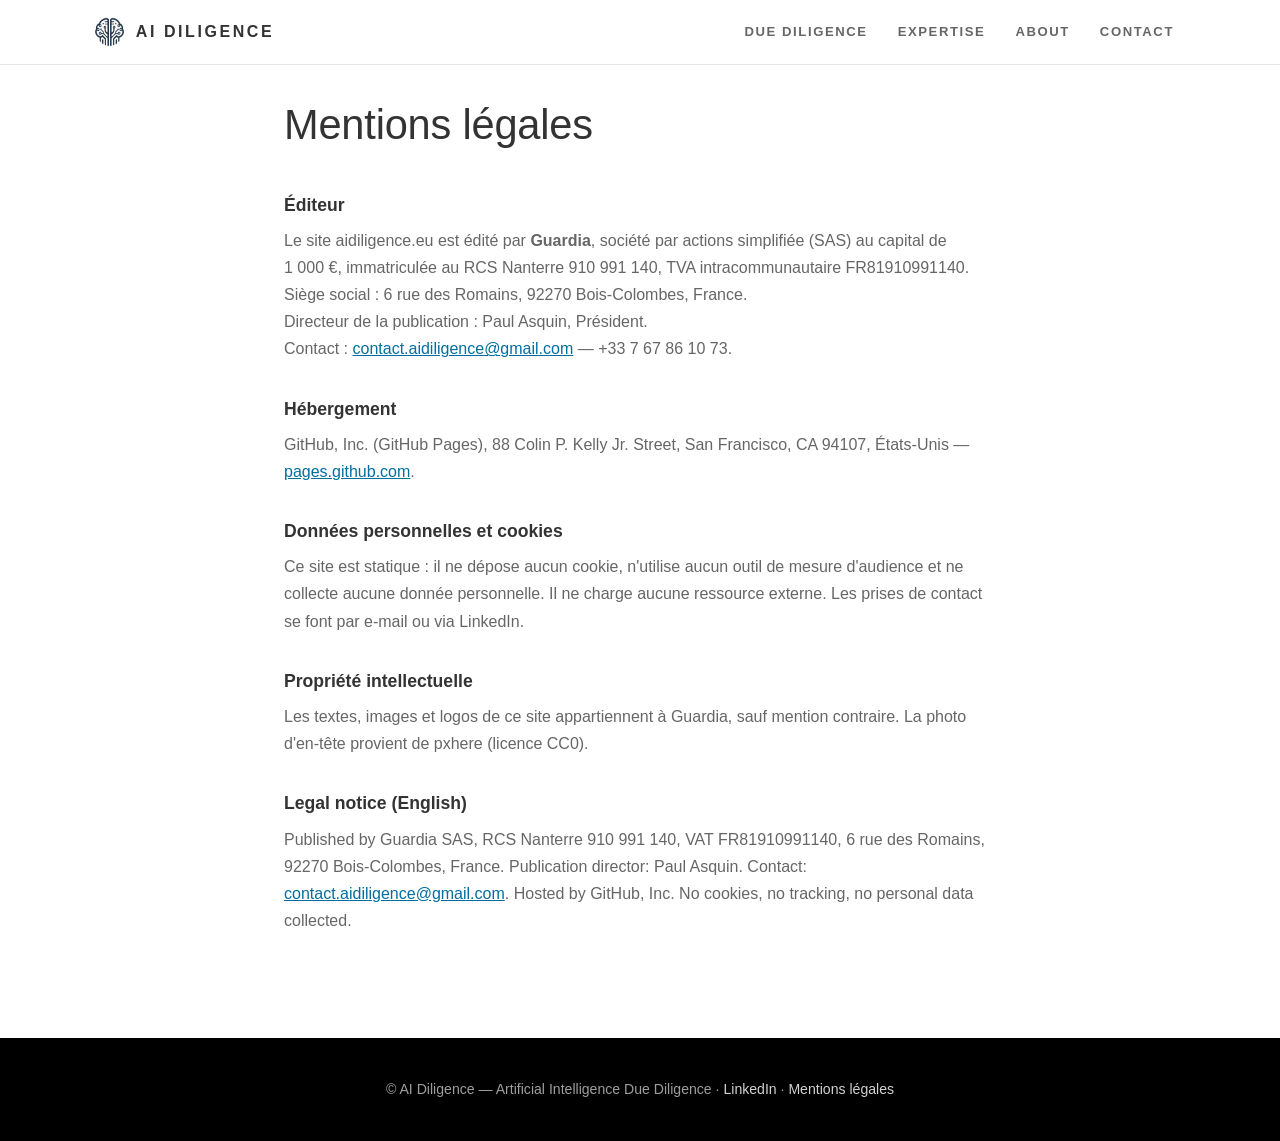
==== legal/index.html @ 84860789 "Add legal notice (Guardia SAS) Mentions légales page at /legal/, linked from the footer: publisher, " ====
<!DOCTYPE html>
<html lang="en">
<head>
<meta charset="utf-8">
<meta name="viewport" content="width=device-width, initial-scale=1">
<title>Mentions légales — AI Diligence</title>
<meta name="description" content="Mentions légales du site aidiligence.eu, édité par Guardia SAS.">
<link rel="icon" type="image/png" href="../assets/img/ai-diligence-logo.png">
<link rel="preload" as="font" type="font/woff2" href="../assets/fonts/montserrat-latin.woff2" crossorigin>
<link rel="preload" as="font" type="font/woff2" href="../assets/fonts/opensans-latin.woff2" crossorigin>
<link rel="stylesheet" href="../assets/css/style.css">
<meta property="og:title" content="Mentions légales — AI Diligence">
<meta property="og:description" content="Mentions légales du site aidiligence.eu, édité par Guardia SAS.">
<meta property="og:type" content="website">
<meta property="og:image" content="https://aidiligence.eu/assets/img/ai-diligence-logo.png">
</head>
<body>

<header class="site-header">
  <div class="wrap">
    <a class="brand" href="../">
      <img src="../assets/img/ai-diligence-mark.png" alt="" height="30">
      <span>AI Diligence</span>
    </a>
    <nav class="nav">
      <a href="../#due-diligence">Due diligence</a>
      <a href="../#expertise">Expertise</a>
      <a href="../#about">About</a>
      <a href="https://www.linkedin.com/in/paulasquin" target="_blank" rel="noopener noreferrer">Contact</a>
    </nav>
  </div>
</header>

<main>
  <section class="section legal">
    <div class="wrap">
      <h1 class="section-title">Mentions légales</h1>

      <h2>Éditeur</h2>
      <p>Le site aidiligence.eu est édité par <strong>Guardia</strong>, société par actions simplifiée (SAS) au capital de 1 000 €,
        immatriculée au RCS Nanterre 910 991 140, TVA intracommunautaire FR81910991140.<br>
        Siège social : 6 rue des Romains, 92270 Bois-Colombes, France.<br>
        Directeur de la publication : Paul Asquin, Président.<br>
        Contact : <a href="mailto:contact.aidiligence@gmail.com">contact.aidiligence@gmail.com</a> — +33 7 67 86 10 73.</p>

      <h2>Hébergement</h2>
      <p>GitHub, Inc. (GitHub Pages), 88 Colin P. Kelly Jr. Street, San Francisco, CA 94107,
        États-Unis — <a href="https://pages.github.com">pages.github.com</a>.</p>

      <h2>Données personnelles et cookies</h2>
      <p>Ce site est statique : il ne dépose aucun cookie, n'utilise aucun outil de mesure
        d'audience et ne collecte aucune donnée personnelle. Il ne charge aucune ressource
        externe. Les prises de contact se font par e-mail ou via LinkedIn.</p>

      <h2>Propriété intellectuelle</h2>
      <p>Les textes, images et logos de ce site appartiennent à Guardia, sauf mention
        contraire. La photo d'en-tête provient de pxhere (licence CC0).</p>

      <h2>Legal notice (English)</h2>
      <p>Published by Guardia SAS, RCS Nanterre 910 991 140, VAT FR81910991140, 6 rue des Romains, 92270 Bois-Colombes, France.
        Publication director: Paul Asquin. Contact: <a href="mailto:contact.aidiligence@gmail.com">contact.aidiligence@gmail.com</a>.
        Hosted by GitHub, Inc. No cookies, no tracking, no personal data collected.</p>
    </div>
  </section>

</main>

<footer class="site-footer">
  <div class="wrap">
    <p>&copy; AI Diligence — Artificial Intelligence Due Diligence ·
      <a href="https://www.linkedin.com/in/paulasquin" target="_blank" rel="noopener noreferrer">LinkedIn</a> ·
      <a href="../legal/">Mentions légales</a></p>
  </div>
</footer>

<script>
(function () {
  var h = document.querySelector('.site-header'), hero = document.querySelector('.hero');
  if (!h || !hero) return;
  function sync() { h.classList.toggle('over-hero', window.scrollY < hero.offsetHeight - 70); }
  sync();
  addEventListener('scroll', sync, { passive: true });
  addEventListener('resize', sync);
})();
</script>
</body>
</html>
---- assets/css/style.css ----
/* AI Diligence — single stylesheet. Self-hosted fonts, no external request. */

@font-face {
  font-family: "Montserrat";
  src: url("../fonts/montserrat-latin.woff2") format("woff2");
  font-weight: 100 900;
  font-display: swap;
}

@font-face {
  font-family: "Open Sans";
  src: url("../fonts/opensans-latin.woff2") format("woff2");
  font-weight: 300 800;
  font-display: swap;
}

:root {
  --heading:  #333333;
  --body:     #666666;
  --accent:   #026e9f;
  --dark:     #131418;
  --border:   #e4e8eb;
  --white:    #ffffff;
  --blue:     #03a9f4;
  --green:    #4caf50;
  --amber:    #fbc02d;
  --purple:   #8c239f;
  --radius:   14px;
  --width:    1140px;
  --sans:     "Open Sans", -apple-system, BlinkMacSystemFont, "Segoe UI", Roboto, Helvetica, Arial, sans-serif;
  --display:  "Montserrat", -apple-system, BlinkMacSystemFont, "Segoe UI", Roboto, Helvetica, Arial, sans-serif;
}

*, *::before, *::after { box-sizing: border-box; }

html { -webkit-text-size-adjust: 100%; scroll-behavior: smooth; }

body {
  margin: 0;
  font-family: var(--sans);
  font-size: 16px;
  line-height: 1.6;
  color: var(--body);
  background: var(--white);
}

img { max-width: 100%; height: auto; display: block; }

h1, h2, h3, h4 { font-family: var(--display); color: var(--heading); }

a { color: var(--accent); }

.wrap { max-width: var(--width); margin: 0 auto; padding: 0 24px; }

/* ---------- Header ----------
   Solid by default, so the page stays readable without JavaScript.
   A small script adds .over-hero while the hero is still in view. */

.site-header {
  position: fixed;
  top: 0; left: 0; right: 0;
  z-index: 30;
  background: var(--white);
  border-bottom: 1px solid var(--border);
  transition: background .25s ease, border-color .25s ease;
}

.site-header .wrap {
  display: flex;
  align-items: center;
  justify-content: space-between;
  gap: 18px;
  min-height: 64px;
  flex-wrap: wrap;
}

.brand {
  display: flex;
  align-items: center;
  gap: 11px;
  text-decoration: none;
  font-family: var(--display);
  font-weight: 600;
  font-size: 1rem;
  letter-spacing: .16em;
  text-transform: uppercase;
  color: var(--heading);
  transition: color .25s ease;
}
.brand img { height: 30px; width: auto; transition: filter .25s ease; }

.nav { display: flex; gap: 6px; flex-wrap: wrap; align-items: center; }
.nav a {
  padding: 7px 4px;
  margin: 0 8px;
  text-decoration: none;
  color: var(--body);
  font-size: .82rem;
  font-weight: 600;
  letter-spacing: .12em;
  text-transform: uppercase;
  border-bottom: 2px solid transparent;
  transition: color .25s ease, border-color .25s ease;
}
.nav a:hover { color: var(--heading); border-bottom-color: var(--accent); }

/* Over the hero photo: transparent bar, white type. */
.site-header.over-hero {
  background: transparent;
  border-bottom-color: transparent;
}
.site-header.over-hero .brand,
.site-header.over-hero .nav a { color: var(--white); }
.site-header.over-hero .brand img { filter: brightness(0) invert(1); }
.site-header.over-hero .nav a:hover { border-bottom-color: var(--white); }

/* ---------- Buttons ---------- */

.btn {
  display: inline-flex;
  align-items: center;
  gap: 10px;
  padding: 14px 28px;
  border-radius: 4px;
  background: var(--accent);
  color: var(--white) !important;
  text-decoration: none;
  font-weight: 600;
  font-size: .95rem;
  border: 1px solid var(--accent);
  transition: background .2s ease, border-color .2s ease;
}
.btn:hover { background: #01587f; border-color: #01587f; }
.btn svg { width: 17px; height: 17px; fill: currentColor; stroke: none; flex: none; }

.btn.on-photo {
  background: rgba(255, 255, 255, .12);
  border-color: rgba(255, 255, 255, .75);
}
.btn.on-photo:hover { background: var(--white); color: var(--heading) !important; border-color: var(--white); }

/* ---------- Hero ---------- */

.hero {
  position: relative;
  min-height: 640px;
  display: flex;
  align-items: center;
  justify-content: center;
  text-align: center;
  padding: 150px 0 130px;
  background-image:
    linear-gradient(rgba(12, 10, 22, .55), rgba(12, 10, 22, .68)),
    url("../img/canyon.jpg");
  background-size: cover;
  background-position: center 38%;
}

.hero h1 {
  font-size: clamp(2.3rem, 6vw, 3.6rem);
  font-weight: 300;
  line-height: 1.15;
  margin: 0 0 26px;
  color: var(--white);
  letter-spacing: -.01em;
}

.hero p { color: rgba(255, 255, 255, .88); margin: 0 0 8px; font-size: 1.05rem; }

.hero .service-lines {
  list-style: none;
  padding: 0;
  margin: 0 auto 34px;
  color: rgba(255, 255, 255, .93);
  font-size: 1.02rem;
}
.hero .service-lines li { margin: 5px 0; }

/* ---------- Overlapping panel ---------- */

.panel-holder { position: relative; z-index: 5; }

.panel {
  margin-top: -86px;
  background: var(--white);
  border-radius: var(--radius);
  box-shadow: 0 2px 6px rgba(20, 30, 40, .07), 0 22px 60px rgba(20, 30, 40, .13);
  display: grid;
  grid-template-columns: repeat(4, 1fr);
  overflow: hidden;
}

.pillar {
  padding: 46px 30px 44px;
  text-align: center;
  border-left: 1px solid var(--border);
}
.pillar:first-child { border-left: 0; }

.pillar .icon {
  width: 86px; height: 86px;
  margin: 0 auto 22px;
  border-radius: 50%;
  display: flex;
  align-items: center;
  justify-content: center;
}
.pillar .icon svg {
  width: 38px; height: 38px;
  stroke: var(--white); fill: none;
  stroke-width: 1.9; stroke-linecap: round; stroke-linejoin: round;
}
.pillar .icon.blue   { background: var(--blue); }
.pillar .icon.green  { background: var(--green); }
.pillar .icon.amber  { background: var(--amber); }
.pillar .icon.purple { background: var(--purple); }

.pillar h3 { margin: 0 0 14px; font-size: 1.16rem; font-weight: 400; }
.pillar p  { margin: 0; font-size: .94rem; }

@media (max-width: 980px) {
  .panel { grid-template-columns: repeat(2, 1fr); }
  .pillar:nth-child(3) { border-left: 0; }
  .pillar:nth-child(n+3) { border-top: 1px solid var(--border); }
}
@media (max-width: 560px) {
  .panel { grid-template-columns: 1fr; margin-top: -60px; }
  .pillar { border-left: 0; border-top: 1px solid var(--border); }
  .pillar:first-child { border-top: 0; }
}

/* ---------- Sections ---------- */

.section { padding: 92px 0; }
.section-title {
  font-size: clamp(1.7rem, 4.2vw, 2.6rem);
  font-weight: 300;
  margin: 0 0 12px;
  letter-spacing: -.005em;
}
.section-kicker {
  font-size: clamp(1.25rem, 3vw, 1.6rem);
  font-weight: 300;
  color: var(--body);
  margin: 0 0 34px;
  font-family: var(--display);
}
.section .lede { max-width: 70ch; margin: 0 0 40px; font-size: 1.04rem; }

/* Focus areas: two columns of title + text, no boxes. */
.focus {
  display: grid;
  gap: 34px 60px;
  grid-template-columns: repeat(auto-fit, minmax(330px, 1fr));
}
.focus h3 {
  margin: 0 0 6px;
  font-family: var(--sans);
  font-size: .98rem;
  font-weight: 700;
  color: var(--heading);
}
.focus p { margin: 0; font-size: .96rem; }

/* ---------- Photo section with floating card ---------- */

.photo-section {
  padding: 90px 0;
  background-image:
    linear-gradient(rgba(18, 10, 24, .28), rgba(18, 10, 24, .28)),
    url("../img/canyon.jpg");
  background-size: cover;
  background-position: center 72%;
}

.float-card {
  background: var(--white);
  border-radius: var(--radius);
  box-shadow: 0 24px 70px rgba(10, 12, 20, .3);
  padding: 62px 60px;
  max-width: 860px;
  margin: 0 auto;
}
.float-card .section-title { margin-bottom: 6px; }
.float-card .section-kicker { margin-bottom: 26px; }

.caps { list-style: none; padding: 0; margin: 0 0 26px; }
.caps li { padding-left: 20px; position: relative; margin: 7px 0; }
.caps li::before {
  content: "";
  position: absolute;
  left: 2px; top: .62em;
  width: 6px; height: 6px;
  border-radius: 50%;
  background: var(--accent);
}

@media (max-width: 620px) {
  .float-card { padding: 38px 26px; }
  .photo-section { padding: 56px 0; }
}

/* ---------- Founder ---------- */

.founder { display: grid; gap: 44px; grid-template-columns: 260px 1fr; align-items: start; }
.founder img { border-radius: var(--radius); box-shadow: 0 14px 40px rgba(20, 30, 40, .16); }
.founder h3 { margin: 0 0 2px; font-size: 1.4rem; font-weight: 400; }
.founder p { margin: 0 0 14px; }

@media (max-width: 700px) {
  .founder { grid-template-columns: 1fr; gap: 28px; }
  .founder img { max-width: 240px; }
}

/* ---------- Closing band ---------- */

.cta-band {
  background: var(--dark);
  padding: 84px 0;
  text-align: center;
}
.cta-band h2 { color: var(--white); font-weight: 300; font-size: clamp(1.6rem, 4vw, 2.3rem); margin: 0 0 14px; }
.cta-band p { color: rgba(255, 255, 255, .68); margin: 0 0 30px; }

/* ---------- Footer ---------- */

.site-footer {
  background: #000;
  color: rgba(255, 255, 255, .62);
  padding: 26px 0;
  font-size: .88rem;
  text-align: center;
}
.site-footer a { color: rgba(255, 255, 255, .82); text-decoration: none; }
.site-footer a:hover { color: var(--white); text-decoration: underline; }

/* ---------- Small screens ---------- */

@media (max-width: 700px) {
  .hero { min-height: 520px; padding: 120px 0 110px; }
  .section { padding: 62px 0; }
  .cta-band { padding: 58px 0; }
  .site-header .wrap { min-height: 56px; padding: 10px 18px; gap: 6px; }
  .brand { font-size: .9rem; letter-spacing: .12em; }
  .brand img { height: 26px; }
  .nav a { margin: 0 5px; font-size: .76rem; letter-spacing: .08em; }
  /* Four letterspaced items do not fit at 390px; the two section anchors are
     reachable by scrolling, so they step aside for About and Contact. */
  .nav a:nth-child(1), .nav a:nth-child(2) { display: none; }
}

/* Legal notice */
.legal .wrap { max-width: 760px; }
.legal h2 { font-size: 1.1rem; margin: 32px 0 8px; }
.legal p { margin: 0 0 12px; line-height: 1.7; }
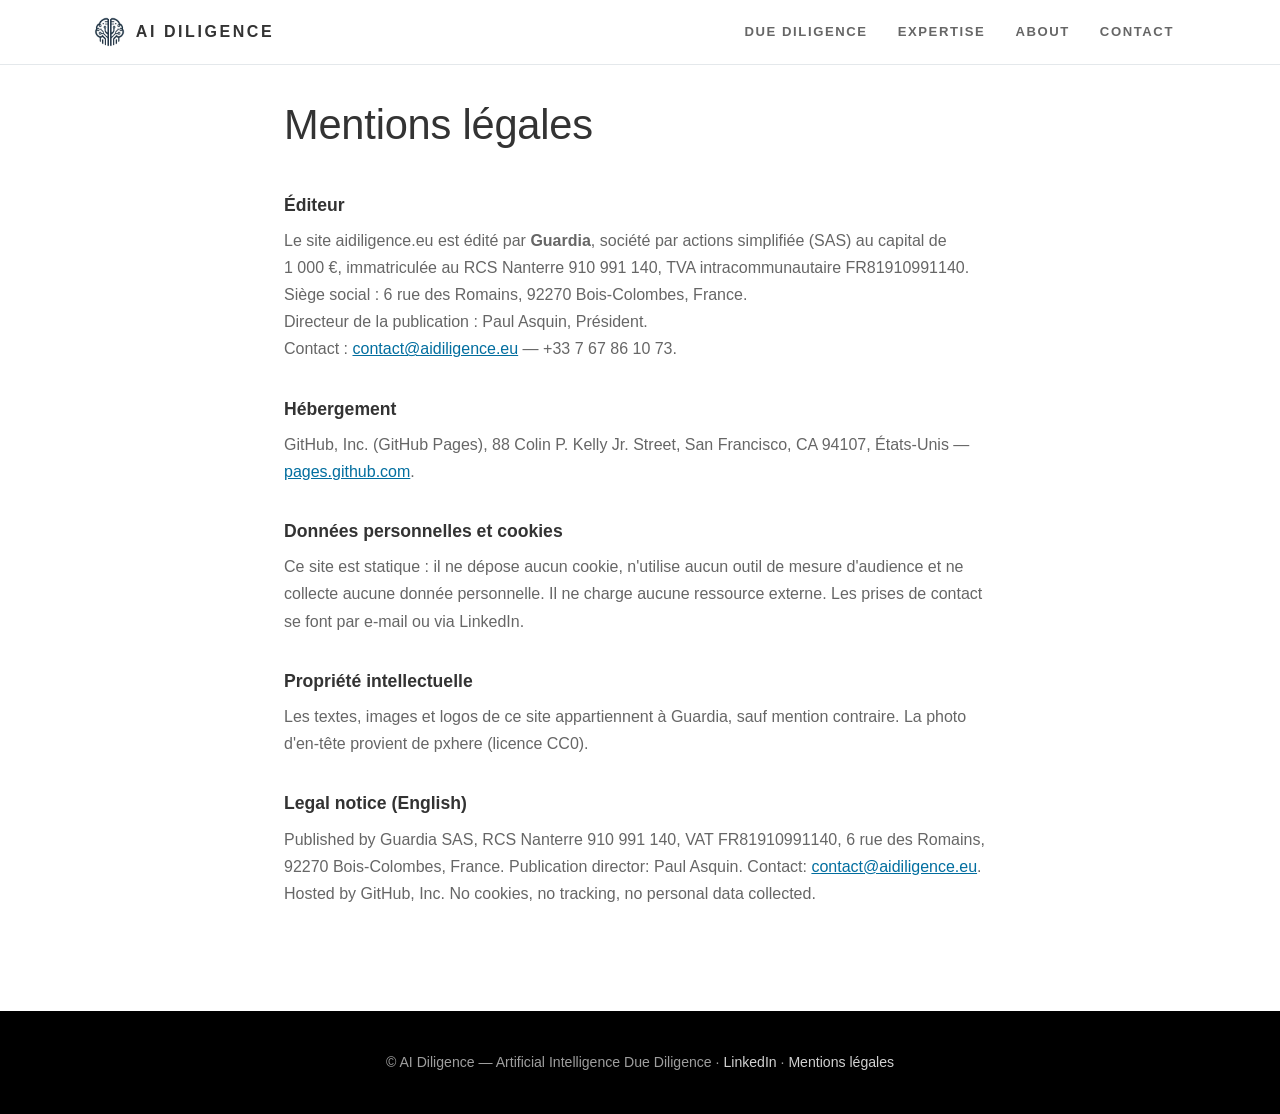
==== commit 629e8b58: "Google Search Console verification file; contact@aidiligence.eu in the legal notice Co-Authored-By: " ====
--- a/legal/index.html
+++ b/legal/index.html
@@ -41,7 +41,7 @@
         immatriculée au RCS Nanterre 910 991 140, TVA intracommunautaire FR81910991140.<br>
         Siège social : 6 rue des Romains, 92270 Bois-Colombes, France.<br>
         Directeur de la publication : Paul Asquin, Président.<br>
-        Contact : <a href="mailto:contact.aidiligence@gmail.com">contact.aidiligence@gmail.com</a> — +33 7 67 86 10 73.</p>
+        Contact : <a href="mailto:contact@aidiligence.eu">contact@aidiligence.eu</a> — +33 7 67 86 10 73.</p>
 
       <h2>Hébergement</h2>
       <p>GitHub, Inc. (GitHub Pages), 88 Colin P. Kelly Jr. Street, San Francisco, CA 94107,
@@ -58,7 +58,7 @@
 
       <h2>Legal notice (English)</h2>
       <p>Published by Guardia SAS, RCS Nanterre 910 991 140, VAT FR81910991140, 6 rue des Romains, 92270 Bois-Colombes, France.
-        Publication director: Paul Asquin. Contact: <a href="mailto:contact.aidiligence@gmail.com">contact.aidiligence@gmail.com</a>.
+        Publication director: Paul Asquin. Contact: <a href="mailto:contact@aidiligence.eu">contact@aidiligence.eu</a>.
         Hosted by GitHub, Inc. No cookies, no tracking, no personal data collected.</p>
     </div>
   </section>
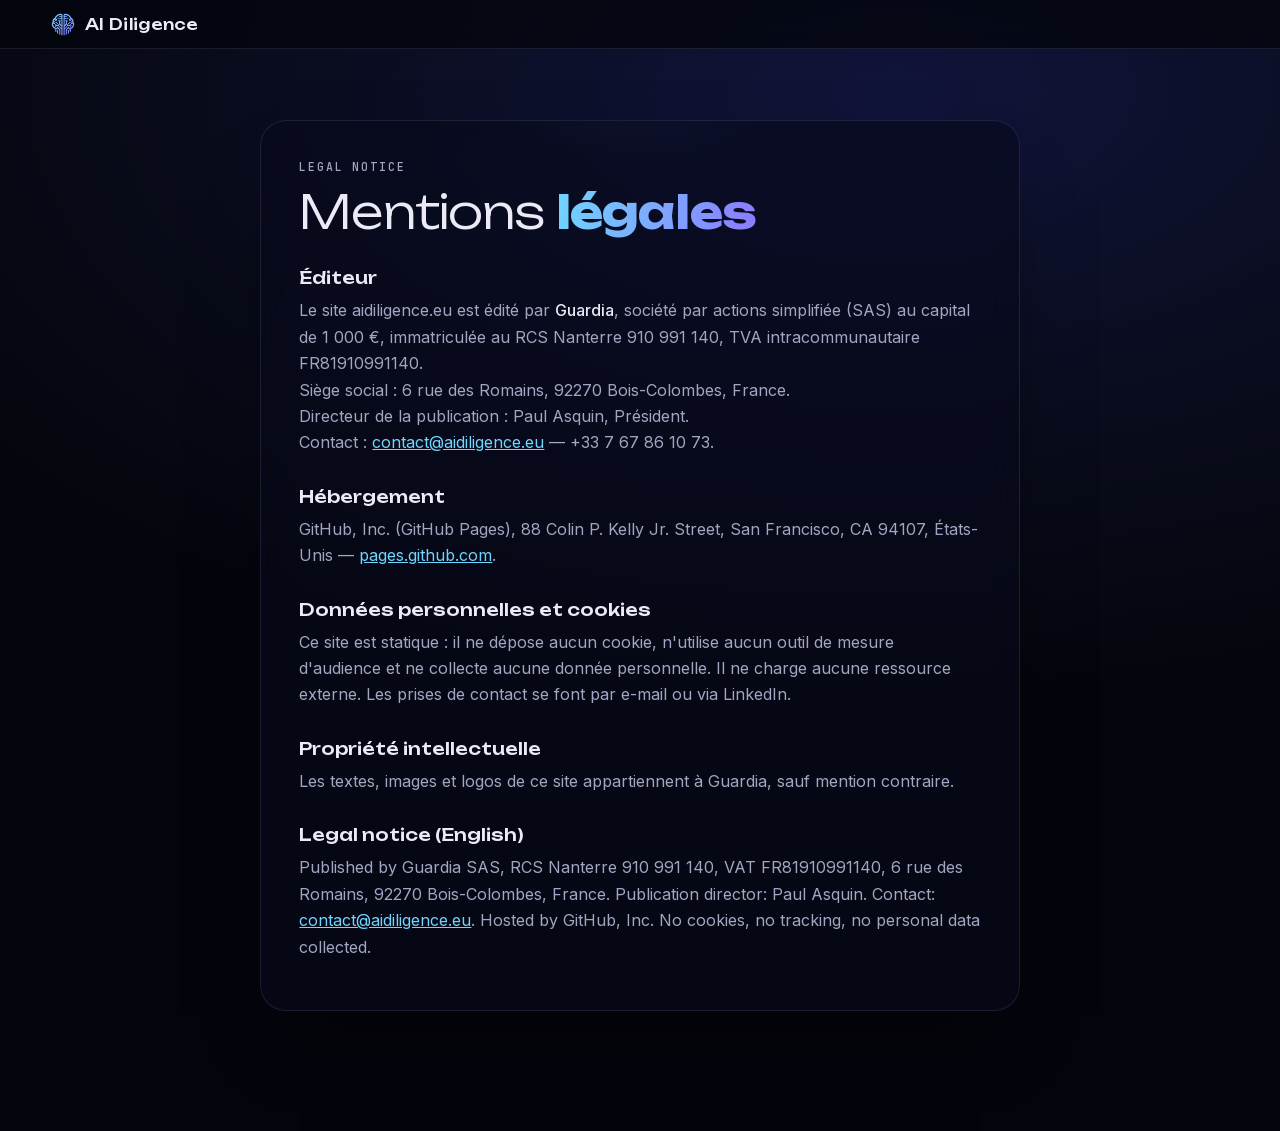
==== commit d2cf78bf: "Merge main (legal notice, Search Console file) into the redesign; self-host fonts and libraries The " ====
--- a/legal/index.html
+++ b/legal/index.html
@@ -1,87 +1,52 @@
-<!DOCTYPE html>
-<html lang="en">
+<!doctype html>
+<html lang="fr">
 <head>
-<meta charset="utf-8">
-<meta name="viewport" content="width=device-width, initial-scale=1">
-<title>Mentions légales — AI Diligence</title>
-<meta name="description" content="Mentions légales du site aidiligence.eu, édité par Guardia SAS.">
-<link rel="icon" type="image/png" href="../assets/img/ai-diligence-logo.png">
-<link rel="preload" as="font" type="font/woff2" href="../assets/fonts/montserrat-latin.woff2" crossorigin>
-<link rel="preload" as="font" type="font/woff2" href="../assets/fonts/opensans-latin.woff2" crossorigin>
-<link rel="stylesheet" href="../assets/css/style.css">
-<meta property="og:title" content="Mentions légales — AI Diligence">
-<meta property="og:description" content="Mentions légales du site aidiligence.eu, édité par Guardia SAS.">
-<meta property="og:type" content="website">
-<meta property="og:image" content="https://aidiligence.eu/assets/img/ai-diligence-logo.png">
+  <meta charset="utf-8">
+  <meta name="viewport" content="width=device-width, initial-scale=1">
+  <title>Mentions légales — AI Diligence</title>
+  <meta name="description" content="Mentions légales du site aidiligence.eu, édité par Guardia SAS.">
+  <meta name="theme-color" content="#04050c">
+  <link rel="icon" type="image/png" href="../assets/img/ai-diligence-logo.png">
+  <link href="../assets/css/style.css" rel="stylesheet">
 </head>
-<body>
+<body class="subpage">
+  <nav class="topnav scrolled">
+    <a href="../" class="brand"><span class="brand-mark" aria-hidden="true"></span>AI Diligence</a>
+  </nav>
+  <main>
+    <section class="scene legal">
+      <div class="wrap">
+        <div class="card">
+          <p class="kicker">Legal notice</p>
+          <h1 class="title">Mentions <em>légales</em></h1>
 
-<header class="site-header">
-  <div class="wrap">
-    <a class="brand" href="../">
-      <img src="../assets/img/ai-diligence-mark.png" alt="" height="30">
-      <span>AI Diligence</span>
-    </a>
-    <nav class="nav">
-      <a href="../#due-diligence">Due diligence</a>
-      <a href="../#expertise">Expertise</a>
-      <a href="../#about">About</a>
-      <a href="https://www.linkedin.com/in/paulasquin" target="_blank" rel="noopener noreferrer">Contact</a>
-    </nav>
-  </div>
-</header>
+          <h2>Éditeur</h2>
+          <p>Le site aidiligence.eu est édité par <strong>Guardia</strong>, société par actions simplifiée (SAS) au capital de 1 000 €,
+            immatriculée au RCS Nanterre 910 991 140, TVA intracommunautaire FR81910991140.<br>
+            Siège social : 6 rue des Romains, 92270 Bois-Colombes, France.<br>
+            Directeur de la publication : Paul Asquin, Président.<br>
+            Contact : <a href="mailto:contact@aidiligence.eu">contact@aidiligence.eu</a> — +33 7 67 86 10 73.</p>
 
-<main>
-  <section class="section legal">
-    <div class="wrap">
-      <h1 class="section-title">Mentions légales</h1>
+          <h2>Hébergement</h2>
+          <p>GitHub, Inc. (GitHub Pages), 88 Colin P. Kelly Jr. Street, San Francisco, CA 94107,
+            États-Unis — <a href="https://pages.github.com">pages.github.com</a>.</p>
 
-      <h2>Éditeur</h2>
-      <p>Le site aidiligence.eu est édité par <strong>Guardia</strong>, société par actions simplifiée (SAS) au capital de 1 000 €,
-        immatriculée au RCS Nanterre 910 991 140, TVA intracommunautaire FR81910991140.<br>
-        Siège social : 6 rue des Romains, 92270 Bois-Colombes, France.<br>
-        Directeur de la publication : Paul Asquin, Président.<br>
-        Contact : <a href="mailto:contact@aidiligence.eu">contact@aidiligence.eu</a> — +33 7 67 86 10 73.</p>
+          <h2>Données personnelles et cookies</h2>
+          <p>Ce site est statique : il ne dépose aucun cookie, n'utilise aucun outil de mesure
+            d'audience et ne collecte aucune donnée personnelle. Il ne charge aucune ressource
+            externe. Les prises de contact se font par e-mail ou via LinkedIn.</p>
 
-      <h2>Hébergement</h2>
-      <p>GitHub, Inc. (GitHub Pages), 88 Colin P. Kelly Jr. Street, San Francisco, CA 94107,
-        États-Unis — <a href="https://pages.github.com">pages.github.com</a>.</p>
+          <h2>Propriété intellectuelle</h2>
+          <p>Les textes, images et logos de ce site appartiennent à Guardia, sauf mention
+            contraire.</p>
 
-      <h2>Données personnelles et cookies</h2>
-      <p>Ce site est statique : il ne dépose aucun cookie, n'utilise aucun outil de mesure
-        d'audience et ne collecte aucune donnée personnelle. Il ne charge aucune ressource
-        externe. Les prises de contact se font par e-mail ou via LinkedIn.</p>
-
-      <h2>Propriété intellectuelle</h2>
-      <p>Les textes, images et logos de ce site appartiennent à Guardia, sauf mention
-        contraire. La photo d'en-tête provient de pxhere (licence CC0).</p>
-
-      <h2>Legal notice (English)</h2>
-      <p>Published by Guardia SAS, RCS Nanterre 910 991 140, VAT FR81910991140, 6 rue des Romains, 92270 Bois-Colombes, France.
-        Publication director: Paul Asquin. Contact: <a href="mailto:contact@aidiligence.eu">contact@aidiligence.eu</a>.
-        Hosted by GitHub, Inc. No cookies, no tracking, no personal data collected.</p>
-    </div>
-  </section>
-
-</main>
-
-<footer class="site-footer">
-  <div class="wrap">
-    <p>&copy; AI Diligence — Artificial Intelligence Due Diligence ·
-      <a href="https://www.linkedin.com/in/paulasquin" target="_blank" rel="noopener noreferrer">LinkedIn</a> ·
-      <a href="../legal/">Mentions légales</a></p>
-  </div>
-</footer>
-
-<script>
-(function () {
-  var h = document.querySelector('.site-header'), hero = document.querySelector('.hero');
-  if (!h || !hero) return;
-  function sync() { h.classList.toggle('over-hero', window.scrollY < hero.offsetHeight - 70); }
-  sync();
-  addEventListener('scroll', sync, { passive: true });
-  addEventListener('resize', sync);
-})();
-</script>
+          <h2>Legal notice (English)</h2>
+          <p>Published by Guardia SAS, RCS Nanterre 910 991 140, VAT FR81910991140, 6 rue des Romains, 92270 Bois-Colombes, France.
+            Publication director: Paul Asquin. Contact: <a href="mailto:contact@aidiligence.eu">contact@aidiligence.eu</a>.
+            Hosted by GitHub, Inc. No cookies, no tracking, no personal data collected.</p>
+        </div>
+      </div>
+    </section>
+  </main>
 </body>
 </html>
--- a/assets/css/style.css
+++ b/assets/css/style.css
@@ -1,355 +1,290 @@
-/* AI Diligence — single stylesheet. Self-hosted fonts, no external request. */
-
-@font-face {
-  font-family: "Montserrat";
-  src: url("../fonts/montserrat-latin.woff2") format("woff2");
-  font-weight: 100 900;
-  font-display: swap;
-}
-
-@font-face {
-  font-family: "Open Sans";
-  src: url("../fonts/opensans-latin.woff2") format("woff2");
-  font-weight: 300 800;
-  font-display: swap;
-}
-
+/* AI Diligence — same visual language as paulasquin.com: dark stage, particle field, glass cards.
+   Fonts and libraries are served from this repository: no external request. */
+
+@font-face { font-family: 'Inter'; src: url(../fonts/inter-latin.woff2) format('woff2'); font-weight: 300 600; font-style: normal; font-display: swap; }
+@font-face { font-family: 'JetBrains Mono'; src: url(../fonts/jetbrainsmono-latin.woff2) format('woff2'); font-weight: 400 500; font-style: normal; font-display: swap; }
+@font-face { font-family: 'Unbounded'; src: url(../fonts/unbounded-latin.woff2) format('woff2'); font-weight: 300 700; font-style: normal; font-display: swap; }
 :root {
-  --heading:  #333333;
-  --body:     #666666;
-  --accent:   #026e9f;
-  --dark:     #131418;
-  --border:   #e4e8eb;
-  --white:    #ffffff;
-  --blue:     #03a9f4;
-  --green:    #4caf50;
-  --amber:    #fbc02d;
-  --purple:   #8c239f;
-  --radius:   14px;
-  --width:    1140px;
-  --sans:     "Open Sans", -apple-system, BlinkMacSystemFont, "Segoe UI", Roboto, Helvetica, Arial, sans-serif;
-  --display:  "Montserrat", -apple-system, BlinkMacSystemFont, "Segoe UI", Roboto, Helvetica, Arial, sans-serif;
-}
-
-*, *::before, *::after { box-sizing: border-box; }
-
-html { -webkit-text-size-adjust: 100%; scroll-behavior: smooth; }
-
+  --bg: #04050c;
+  --bg2: #0a0d1f;
+  --fg: #eceaf6;
+  --muted: #a3a6c2;
+  --dim: #6c7095;
+  --line: rgba(190, 190, 255, 0.12);
+  --card: rgba(9, 11, 26, 0.62);
+  --card-solid: rgba(8, 10, 22, 0.9);
+  --accent: #8b7bff;
+  --accent2: #6fd6ff;
+  --display: 'Unbounded', 'Inter', system-ui, sans-serif;
+  --sans: 'Inter', system-ui, -apple-system, 'Segoe UI', sans-serif;
+  --mono: 'JetBrains Mono', ui-monospace, monospace;
+  --gutter: clamp(16px, 4vw, 56px);
+  color-scheme: dark;
+}
+
+* { box-sizing: border-box; }
+html { background: var(--bg); }
+html.lenis, html.lenis body { height: auto; }
+.lenis.lenis-smooth { scroll-behavior: auto !important; }
 body {
   margin: 0;
-  font-family: var(--sans);
-  font-size: 16px;
-  line-height: 1.6;
-  color: var(--body);
-  background: var(--white);
-}
-
-img { max-width: 100%; height: auto; display: block; }
-
-h1, h2, h3, h4 { font-family: var(--display); color: var(--heading); }
-
-a { color: var(--accent); }
-
-.wrap { max-width: var(--width); margin: 0 auto; padding: 0 24px; }
-
-/* ---------- Header ----------
-   Solid by default, so the page stays readable without JavaScript.
-   A small script adds .over-hero while the hero is still in view. */
-
-.site-header {
-  position: fixed;
-  top: 0; left: 0; right: 0;
-  z-index: 30;
-  background: var(--white);
-  border-bottom: 1px solid var(--border);
-  transition: background .25s ease, border-color .25s ease;
-}
-
-.site-header .wrap {
-  display: flex;
-  align-items: center;
-  justify-content: space-between;
-  gap: 18px;
-  min-height: 64px;
-  flex-wrap: wrap;
-}
-
-.brand {
-  display: flex;
-  align-items: center;
-  gap: 11px;
-  text-decoration: none;
-  font-family: var(--display);
-  font-weight: 600;
-  font-size: 1rem;
-  letter-spacing: .16em;
-  text-transform: uppercase;
-  color: var(--heading);
-  transition: color .25s ease;
-}
-.brand img { height: 30px; width: auto; transition: filter .25s ease; }
-
-.nav { display: flex; gap: 6px; flex-wrap: wrap; align-items: center; }
-.nav a {
-  padding: 7px 4px;
-  margin: 0 8px;
-  text-decoration: none;
-  color: var(--body);
-  font-size: .82rem;
-  font-weight: 600;
-  letter-spacing: .12em;
-  text-transform: uppercase;
-  border-bottom: 2px solid transparent;
-  transition: color .25s ease, border-color .25s ease;
-}
-.nav a:hover { color: var(--heading); border-bottom-color: var(--accent); }
-
-/* Over the hero photo: transparent bar, white type. */
-.site-header.over-hero {
-  background: transparent;
-  border-bottom-color: transparent;
-}
-.site-header.over-hero .brand,
-.site-header.over-hero .nav a { color: var(--white); }
-.site-header.over-hero .brand img { filter: brightness(0) invert(1); }
-.site-header.over-hero .nav a:hover { border-bottom-color: var(--white); }
-
-/* ---------- Buttons ---------- */
-
+  color: var(--fg);
+  background: radial-gradient(120% 90% at 70% 10%, #11143a 0%, var(--bg2) 38%, var(--bg) 75%) fixed;
+  font: 400 16px/1.65 var(--sans);
+  -webkit-font-smoothing: antialiased;
+  overflow-x: hidden;
+}
+a { color: inherit; }
+img { display: block; max-width: 100%; }
+em { font-style: normal; }
+
+/* ---------------- stage ---------------- */
+.field { position: fixed; inset: 0; width: 100vw; height: 100vh; z-index: 0; pointer-events: none; }
+.veil {
+  position: fixed; inset: 0; z-index: 1; pointer-events: none;
+  background: radial-gradient(130% 100% at 50% 50%, transparent 55%, rgba(2, 3, 8, 0.7) 100%);
+}
+.no-webgl .field { display: none; }
+main, .topnav { position: relative; z-index: 2; }
+
+.scroll-progress { position: fixed; top: 0; left: 0; right: 0; height: 2px; z-index: 30; }
+.scroll-progress span {
+  display: block; height: 100%; transform-origin: 0 50%; transform: scaleX(0);
+  background: linear-gradient(90deg, #4fe0c0, #6fd6ff, #8b7bff);
+}
+
+/* ---------------- nav ---------------- */
+.topnav {
+  position: fixed; top: 0; left: 0; right: 0; z-index: 20;
+  display: flex; align-items: center; gap: 24px;
+  padding: 18px var(--gutter);
+  transition: background .4s, padding .4s, border-color .4s;
+  border-bottom: 1px solid transparent;
+}
+.topnav.scrolled {
+  background: rgba(4, 5, 12, 0.72);
+  backdrop-filter: blur(14px); -webkit-backdrop-filter: blur(14px);
+  border-bottom-color: var(--line);
+  padding-top: 12px; padding-bottom: 12px;
+}
+.brand { display: flex; align-items: center; gap: 10px; text-decoration: none; font: 500 15px/1 var(--display); letter-spacing: .02em; }
+/* The logo, used as a mask so it takes the gradient of the page. */
+.brand-mark {
+  width: 24px; height: 24px; flex: none;
+  background: linear-gradient(135deg, #6fd6ff, #8b7bff);
+  -webkit-mask: url(../img/ai-diligence-mark.png) center / contain no-repeat;
+  mask: url(../img/ai-diligence-mark.png) center / contain no-repeat;
+  filter: drop-shadow(0 0 8px rgba(139, 123, 255, .6));
+}
+.nav-links { display: flex; align-items: center; gap: 26px; margin-left: auto; }
+.nav-links a { text-decoration: none; font-size: 14px; color: var(--muted); transition: color .25s; position: relative; }
+.nav-links a::after {
+  content: ''; position: absolute; left: 0; right: 0; bottom: -4px; height: 1px;
+  background: currentColor; transform: scaleX(0); transform-origin: right; transition: transform .35s;
+}
+.nav-links a:hover, .nav-links a.on { color: var(--fg); }
+.nav-links a:hover::after, .nav-links a.on::after { transform: scaleX(1); transform-origin: left; }
+.nav-links .nav-hub { font: 500 12px/1 var(--mono); letter-spacing: .04em; color: var(--accent2); padding-left: 22px; border-left: 1px solid var(--line); }
+.nav-links .nav-hub::after { display: none; }
+.lang-switch { display: flex; border: 1px solid var(--line); border-radius: 999px; padding: 3px; }
+.lang-switch button {
+  font: 500 11px/1 var(--mono); letter-spacing: .08em; color: var(--dim);
+  background: none; border: 0; border-radius: 999px; padding: 6px 9px; cursor: pointer;
+}
+.lang-switch button.on { color: var(--fg); background: rgba(139, 123, 255, .22); }
+
+/* ---------------- layout ---------------- */
+.scene { position: relative; min-height: 100vh; min-height: 100svh; display: flex; flex-direction: column; justify-content: center; padding: 120px 0; }
+.scene-short { min-height: 90vh; }
+.wrap { width: 100%; max-width: 1280px; margin: 0 auto; padding: 0 var(--gutter); }
+.wrap-right { display: flex; justify-content: flex-end; }
+
+.kicker {
+  display: flex; align-items: center; gap: 12px;
+  font: 500 11.5px/1.4 var(--mono); letter-spacing: .16em; text-transform: uppercase; color: var(--muted);
+  margin: 0 0 18px;
+}
+.title {
+  font: 300 clamp(30px, 3.6vw, 50px)/1.08 var(--display); letter-spacing: -.02em; margin: 0 0 22px;
+}
+.title em, .ht-glow {
+  font-weight: 700;
+  background: linear-gradient(100deg, var(--accent2), var(--accent));
+  -webkit-background-clip: text; background-clip: text; color: transparent;
+}
+.title-xl { font-size: clamp(34px, 5vw, 72px); text-align: center; }
+.lede { font-size: 17.5px; color: var(--muted); margin: 0 0 28px; max-width: 62ch; }
+.lede.center, .intro .kicker { text-align: center; justify-content: center; margin-left: auto; margin-right: auto; }
+
+/* ---------------- hero ---------------- */
+.hero-content { max-width: 640px; }
+.eyebrow { display: flex; align-items: center; gap: 12px; font: 500 12px/1.4 var(--mono); letter-spacing: .14em; text-transform: uppercase; color: var(--muted); margin: 0 0 26px; }
+.pulse-dot { width: 8px; height: 8px; border-radius: 50%; background: var(--accent2); box-shadow: 0 0 0 0 rgba(111, 214, 255, .6); animation: pulse 2.2s infinite; flex: none; }
+@keyframes pulse { 70% { box-shadow: 0 0 0 10px rgba(111, 214, 255, 0); } 100% { box-shadow: 0 0 0 0 rgba(111, 214, 255, 0); } }
+.hero-title { margin: 0 0 30px; font: 300 clamp(50px, 7.2vw, 108px)/.92 var(--display); letter-spacing: -.045em; }
+.ht-line { display: block; overflow: hidden; padding-bottom: .06em; }
+.ht-word { display: inline-block; }
+.service-lines { list-style: none; padding: 0; margin: 0 0 22px; display: grid; gap: 2px; }
+.service-lines li { display: flex; align-items: baseline; gap: 14px; padding: 9px 0; border-top: 1px solid var(--line); font: 400 clamp(15px, 1.3vw, 18px)/1.35 var(--display); letter-spacing: -.005em; }
+.service-lines li:last-child { border-bottom: 1px solid var(--line); }
+.sl-num { font: 500 11.5px/1 var(--mono); color: var(--accent2); }
+.hero-sub { font-size: clamp(15.5px, 1.25vw, 18px); color: var(--muted); max-width: 54ch; margin: 0 0 32px; }
+.hero-cta { display: flex; flex-wrap: wrap; gap: 12px; }
+.hero-cta.center { justify-content: center; }
+.scroll-cue { position: absolute; left: 50%; bottom: 28px; transform: translateX(-50%); display: flex; flex-direction: column; align-items: center; gap: 10px; color: var(--dim); }
+.scroll-cue span { width: 1px; height: 46px; background: linear-gradient(transparent, var(--fg)); animation: cue 2.4s ease-in-out infinite; transform-origin: top; }
+.scroll-cue i { font: 500 10px/1 var(--mono); letter-spacing: .25em; text-transform: uppercase; font-style: normal; }
+@keyframes cue { 0% { transform: scaleY(0); } 50% { transform: scaleY(1); transform-origin: top; } 51% { transform-origin: bottom; } 100% { transform: scaleY(0); transform-origin: bottom; } }
+
+/* ---------------- buttons ---------------- */
 .btn {
-  display: inline-flex;
-  align-items: center;
-  gap: 10px;
-  padding: 14px 28px;
-  border-radius: 4px;
-  background: var(--accent);
-  color: var(--white) !important;
-  text-decoration: none;
-  font-weight: 600;
-  font-size: .95rem;
-  border: 1px solid var(--accent);
-  transition: background .2s ease, border-color .2s ease;
-}
-.btn:hover { background: #01587f; border-color: #01587f; }
-.btn svg { width: 17px; height: 17px; fill: currentColor; stroke: none; flex: none; }
-
-.btn.on-photo {
-  background: rgba(255, 255, 255, .12);
-  border-color: rgba(255, 255, 255, .75);
-}
-.btn.on-photo:hover { background: var(--white); color: var(--heading) !important; border-color: var(--white); }
-
-/* ---------- Hero ---------- */
-
-.hero {
-  position: relative;
-  min-height: 640px;
-  display: flex;
-  align-items: center;
-  justify-content: center;
-  text-align: center;
-  padding: 150px 0 130px;
-  background-image:
-    linear-gradient(rgba(12, 10, 22, .55), rgba(12, 10, 22, .68)),
-    url("../img/canyon.jpg");
-  background-size: cover;
-  background-position: center 38%;
-}
-
-.hero h1 {
-  font-size: clamp(2.3rem, 6vw, 3.6rem);
-  font-weight: 300;
-  line-height: 1.15;
-  margin: 0 0 26px;
-  color: var(--white);
-  letter-spacing: -.01em;
-}
-
-.hero p { color: rgba(255, 255, 255, .88); margin: 0 0 8px; font-size: 1.05rem; }
-
-.hero .service-lines {
-  list-style: none;
-  padding: 0;
-  margin: 0 auto 34px;
-  color: rgba(255, 255, 255, .93);
-  font-size: 1.02rem;
-}
-.hero .service-lines li { margin: 5px 0; }
-
-/* ---------- Overlapping panel ---------- */
-
-.panel-holder { position: relative; z-index: 5; }
-
-.panel {
-  margin-top: -86px;
-  background: var(--white);
-  border-radius: var(--radius);
-  box-shadow: 0 2px 6px rgba(20, 30, 40, .07), 0 22px 60px rgba(20, 30, 40, .13);
-  display: grid;
-  grid-template-columns: repeat(4, 1fr);
+  display: inline-flex; align-items: center; gap: 10px;
+  padding: 15px 24px; border-radius: 999px; text-decoration: none;
+  font: 500 14.5px/1 var(--sans); letter-spacing: .01em;
+  transition: box-shadow .35s, background .35s, border-color .35s, color .35s;
+  will-change: transform;
+}
+.btn svg { width: 16px; height: 16px; fill: currentColor; }
+.btn-primary {
+  color: #070814;
+  background: linear-gradient(100deg, #6fd6ff, #8b7bff);
+  box-shadow: 0 10px 34px -10px rgba(139, 123, 255, .7);
+}
+.btn-primary:hover { box-shadow: 0 14px 44px -8px rgba(139, 123, 255, .95); }
+.btn-ghost { color: var(--fg); border: 1px solid rgba(220, 220, 255, .22); background: rgba(255, 255, 255, .03); }
+.btn-ghost:hover { border-color: rgba(220, 220, 255, .5); background: rgba(255, 255, 255, .07); }
+.arrow { transition: transform .3s; }
+.btn:hover .arrow { transform: translate(3px, -3px); }
+
+/* ---------------- cards ---------------- */
+.card {
+  position: relative; width: min(600px, 100%);
+  padding: clamp(26px, 3vw, 42px);
+  border-radius: 26px;
+  background: var(--card);
+  border: 1px solid var(--line);
+  backdrop-filter: blur(16px) saturate(1.2); -webkit-backdrop-filter: blur(16px) saturate(1.2);
+  box-shadow: 0 40px 80px -40px rgba(0, 0, 0, .8);
   overflow: hidden;
 }
-
-.pillar {
-  padding: 46px 30px 44px;
-  text-align: center;
-  border-left: 1px solid var(--border);
-}
-.pillar:first-child { border-left: 0; }
-
-.pillar .icon {
-  width: 86px; height: 86px;
-  margin: 0 auto 22px;
-  border-radius: 50%;
-  display: flex;
-  align-items: center;
-  justify-content: center;
-}
-.pillar .icon svg {
-  width: 38px; height: 38px;
-  stroke: var(--white); fill: none;
-  stroke-width: 1.9; stroke-linecap: round; stroke-linejoin: round;
-}
-.pillar .icon.blue   { background: var(--blue); }
-.pillar .icon.green  { background: var(--green); }
-.pillar .icon.amber  { background: var(--amber); }
-.pillar .icon.purple { background: var(--purple); }
-
-.pillar h3 { margin: 0 0 14px; font-size: 1.16rem; font-weight: 400; }
-.pillar p  { margin: 0; font-size: .94rem; }
-
+.card::before {
+  content: ''; position: absolute; inset: 0; border-radius: inherit; pointer-events: none;
+  background: radial-gradient(500px circle at var(--mx, 50%) var(--my, -20%), color-mix(in srgb, var(--accent) 16%, transparent), transparent 45%);
+  opacity: .9; transition: opacity .4s;
+}
+.card > * { position: relative; }
+.card-wide { width: min(720px, 100%); }
+.card-cta { margin: 26px 0 0; }
+
+/* ---------------- approach: pillars ---------------- */
+.intro { max-width: 900px; margin: 0 auto; text-align: center; }
+.tiles { display: grid; grid-template-columns: repeat(4, 1fr); gap: 18px; margin-top: 54px; }
+.tile {
+  position: relative; display: flex; flex-direction: column; gap: 10px;
+  padding: 26px 24px 28px;
+  border-radius: 22px; overflow: hidden; background: var(--card); border: 1px solid var(--line);
+  backdrop-filter: blur(14px); -webkit-backdrop-filter: blur(14px);
+  transition: border-color .4s;
+  transform-style: preserve-3d;
+}
+.tile:hover { border-color: color-mix(in srgb, var(--accent) 45%, transparent); }
+.tile::after { content: ''; position: absolute; inset: 0; pointer-events: none; background: radial-gradient(380px circle at var(--mx, 50%) var(--my, 0%), color-mix(in srgb, var(--accent) 14%, transparent), transparent 50%); }
+.pillar-icon {
+  display: grid; place-items: center; width: 46px; height: 46px; border-radius: 14px; margin-bottom: 8px;
+  color: var(--accent); border: 1px solid color-mix(in srgb, var(--accent) 40%, transparent);
+  background: color-mix(in srgb, var(--accent) 10%, transparent);
+  box-shadow: 0 0 24px -6px color-mix(in srgb, var(--accent) 60%, transparent);
+}
+.pillar-icon svg { width: 24px; height: 24px; fill: none; stroke: currentColor; stroke-width: 1.7; stroke-linecap: round; stroke-linejoin: round; }
+.tile h3 { margin: 0; font: 500 18px/1.25 var(--display); letter-spacing: -.01em; }
+.tile p { margin: 0; color: var(--muted); font-size: 14.5px; }
+
+/* ---------------- focus areas ---------------- */
+.focus { display: grid; grid-template-columns: repeat(2, minmax(0, 1fr)); column-gap: 28px; }
+.focus-item { display: grid; grid-template-columns: 34px 1fr; column-gap: 6px; padding: 16px 0 14px; border-top: 1px solid var(--line); align-content: start; }
+.fi-num { grid-row: span 2; font: 500 12px/1.75 var(--mono); color: var(--accent2); }
+.focus-item h3 { margin: 0 0 5px; font: 500 15.5px/1.35 var(--sans); }
+.focus-item p { margin: 0; color: var(--muted); font-size: 14px; line-height: 1.55; }
+
+/* ---------------- expertise ---------------- */
+.caps { list-style: none; padding: 0; margin: -8px 0 22px; display: grid; grid-template-columns: repeat(2, minmax(0, 1fr)); gap: 8px; }
+.caps li {
+  display: flex; align-items: center; gap: 10px; padding: 10px 14px; border-radius: 14px; font-size: 14.5px; line-height: 1.35;
+  border: 1px solid var(--line); background: rgba(255, 255, 255, .02);
+}
+.caps li::before { content: ''; flex: none; width: 7px; height: 7px; border-radius: 50%; background: linear-gradient(135deg, #4fe0c0, #8b7bff); box-shadow: 0 0 10px rgba(111, 214, 255, .6); }
+.more { color: var(--muted); margin: 0; }
+
+.marquee { margin-top: 80px; overflow: hidden; border-top: 1px solid var(--line); border-bottom: 1px solid var(--line); padding: 18px 0; mask-image: linear-gradient(90deg, transparent, #000 12%, #000 88%, transparent); -webkit-mask-image: linear-gradient(90deg, transparent, #000 12%, #000 88%, transparent); }
+.marquee-track { display: flex; align-items: center; gap: 28px; width: max-content; animation: marquee 40s linear infinite; font: 300 clamp(18px, 2vw, 26px)/1 var(--display); white-space: nowrap; color: var(--muted); }
+.marquee-track b { color: var(--accent); font-weight: 400; font-size: .7em; }
+@keyframes marquee { to { transform: translateX(-50%); } }
+
+/* ---------------- about ---------------- */
+.about { width: min(780px, 100%); display: grid; grid-template-columns: 220px 1fr; gap: 36px; align-items: start; }
+.portrait { width: 100%; height: auto; border-radius: 18px; aspect-ratio: 3 / 4; object-fit: cover; filter: grayscale(.25) contrast(1.05); }
+.about p { color: var(--muted); margin: 0 0 14px; }
+.about .card-cta { margin: 24px 0 0; }
+.facts { list-style: none; padding: 0; margin: 22px 0 0; display: grid; grid-template-columns: repeat(2, 1fr); gap: 10px; }
+.facts li { display: flex; flex-direction: column; padding: 12px 14px; border-radius: 14px; border: 1px solid var(--line); background: rgba(255, 255, 255, .02); }
+.facts b { font: 500 15px/1.3 var(--display); }
+.facts span { font-size: 13px; color: var(--dim); }
+
+/* ---------------- contact ---------------- */
+.contact { padding-bottom: 0; justify-content: space-between; }
+.contact .intro { margin-top: auto; margin-bottom: auto; }
+.footer { display: flex; justify-content: space-between; flex-wrap: wrap; gap: 10px; padding: 26px var(--gutter); margin-top: 80px; border-top: 1px solid var(--line); font-size: 13px; color: var(--dim); }
+.footer a { text-decoration: none; color: var(--muted); }
+.footer a:hover { color: var(--fg); }
+
+/* ---------------- sub-pages: 404, legal notice ---------------- */
+.subpage .topnav { opacity: 1; }
+.legal .wrap { display: flex; justify-content: center; }
+.legal .card { width: min(760px, 100%); }
+.legal h2 { margin: 30px 0 8px; font: 500 17px/1.3 var(--display); }
+.legal p { margin: 0 0 12px; color: var(--muted); }
+.legal a { color: var(--accent2); }
+.legal strong { color: var(--fg); font-weight: 500; }
+
+/* ---------------- motion states ---------------- */
+.is-loading .hero-content, .is-loading .topnav { opacity: 0; }
+.js .reveal { opacity: 0; transform: translateY(40px); }
+
+/* ---------------- responsive ---------------- */
+@media (max-width: 1180px) {
+  .tiles { grid-template-columns: repeat(2, 1fr); max-width: 760px; margin-left: auto; margin-right: auto; }
+  .nav-links { gap: 20px; }
+}
 @media (max-width: 980px) {
-  .panel { grid-template-columns: repeat(2, 1fr); }
-  .pillar:nth-child(3) { border-left: 0; }
-  .pillar:nth-child(n+3) { border-top: 1px solid var(--border); }
-}
-@media (max-width: 560px) {
-  .panel { grid-template-columns: 1fr; margin-top: -60px; }
-  .pillar { border-left: 0; border-top: 1px solid var(--border); }
-  .pillar:first-child { border-top: 0; }
-}
-
-/* ---------- Sections ---------- */
-
-.section { padding: 92px 0; }
-.section-title {
-  font-size: clamp(1.7rem, 4.2vw, 2.6rem);
-  font-weight: 300;
-  margin: 0 0 12px;
-  letter-spacing: -.005em;
-}
-.section-kicker {
-  font-size: clamp(1.25rem, 3vw, 1.6rem);
-  font-weight: 300;
-  color: var(--body);
-  margin: 0 0 34px;
-  font-family: var(--display);
-}
-.section .lede { max-width: 70ch; margin: 0 0 40px; font-size: 1.04rem; }
-
-/* Focus areas: two columns of title + text, no boxes. */
-.focus {
-  display: grid;
-  gap: 34px 60px;
-  grid-template-columns: repeat(auto-fit, minmax(330px, 1fr));
-}
-.focus h3 {
-  margin: 0 0 6px;
-  font-family: var(--sans);
-  font-size: .98rem;
-  font-weight: 700;
-  color: var(--heading);
-}
-.focus p { margin: 0; font-size: .96rem; }
-
-/* ---------- Photo section with floating card ---------- */
-
-.photo-section {
-  padding: 90px 0;
-  background-image:
-    linear-gradient(rgba(18, 10, 24, .28), rgba(18, 10, 24, .28)),
-    url("../img/canyon.jpg");
-  background-size: cover;
-  background-position: center 72%;
-}
-
-.float-card {
-  background: var(--white);
-  border-radius: var(--radius);
-  box-shadow: 0 24px 70px rgba(10, 12, 20, .3);
-  padding: 62px 60px;
-  max-width: 860px;
-  margin: 0 auto;
-}
-.float-card .section-title { margin-bottom: 6px; }
-.float-card .section-kicker { margin-bottom: 26px; }
-
-.caps { list-style: none; padding: 0; margin: 0 0 26px; }
-.caps li { padding-left: 20px; position: relative; margin: 7px 0; }
-.caps li::before {
-  content: "";
-  position: absolute;
-  left: 2px; top: .62em;
-  width: 6px; height: 6px;
-  border-radius: 50%;
-  background: var(--accent);
-}
-
-@media (max-width: 620px) {
-  .float-card { padding: 38px 26px; }
-  .photo-section { padding: 56px 0; }
-}
-
-/* ---------- Founder ---------- */
-
-.founder { display: grid; gap: 44px; grid-template-columns: 260px 1fr; align-items: start; }
-.founder img { border-radius: var(--radius); box-shadow: 0 14px 40px rgba(20, 30, 40, .16); }
-.founder h3 { margin: 0 0 2px; font-size: 1.4rem; font-weight: 400; }
-.founder p { margin: 0 0 14px; }
-
-@media (max-width: 700px) {
-  .founder { grid-template-columns: 1fr; gap: 28px; }
-  .founder img { max-width: 240px; }
-}
-
-/* ---------- Closing band ---------- */
-
-.cta-band {
-  background: var(--dark);
-  padding: 84px 0;
-  text-align: center;
-}
-.cta-band h2 { color: var(--white); font-weight: 300; font-size: clamp(1.6rem, 4vw, 2.3rem); margin: 0 0 14px; }
-.cta-band p { color: rgba(255, 255, 255, .68); margin: 0 0 30px; }
-
-/* ---------- Footer ---------- */
-
-.site-footer {
-  background: #000;
-  color: rgba(255, 255, 255, .62);
-  padding: 26px 0;
-  font-size: .88rem;
-  text-align: center;
-}
-.site-footer a { color: rgba(255, 255, 255, .82); text-decoration: none; }
-.site-footer a:hover { color: var(--white); text-decoration: underline; }
-
-/* ---------- Small screens ---------- */
-
-@media (max-width: 700px) {
-  .hero { min-height: 520px; padding: 120px 0 110px; }
-  .section { padding: 62px 0; }
-  .cta-band { padding: 58px 0; }
-  .site-header .wrap { min-height: 56px; padding: 10px 18px; gap: 6px; }
-  .brand { font-size: .9rem; letter-spacing: .12em; }
-  .brand img { height: 26px; }
-  .nav a { margin: 0 5px; font-size: .76rem; letter-spacing: .08em; }
-  /* Four letterspaced items do not fit at 390px; the two section anchors are
-     reachable by scrolling, so they step aside for About and Contact. */
-  .nav a:nth-child(1), .nav a:nth-child(2) { display: none; }
-}
-
-/* Legal notice */
-.legal .wrap { max-width: 760px; }
-.legal h2 { font-size: 1.1rem; margin: 32px 0 8px; }
-.legal p { margin: 0 0 12px; line-height: 1.7; }
+  .about { grid-template-columns: 1fr; }
+  .portrait { width: 160px; }
+}
+@media (max-width: 860px) {
+  /* Phones pay for compositing: no blur over the animated canvas. */
+  .card, .tile, .topnav.scrolled { backdrop-filter: none; -webkit-backdrop-filter: none; }
+  .card, .tile { background: var(--card-solid); }
+  .topnav.scrolled { background: rgba(4, 5, 12, .94); }
+  .nav-links { display: none; }
+  .lang-switch { margin-left: auto; }
+  .wrap-right { justify-content: center; }
+  .card { margin: 0 auto; }
+  .scene { justify-content: flex-end; padding: 54vh 0 64px; }
+  .scene-short, .contact { justify-content: center; padding: 120px 0 64px; }
+  .hero { justify-content: flex-end; padding-bottom: 96px; }
+  .hero .hero-content { background: linear-gradient(transparent, rgba(4, 5, 12, .75) 22%); padding-top: 40px; }
+  .marquee { margin-top: 48px; }
+  .contact .intro { margin-top: 0; }
+  .legal { justify-content: flex-start; padding: 96px 0 48px; }
+}
+@media (max-width: 640px) {
+  .tiles { grid-template-columns: 1fr; }
+  .focus, .caps { grid-template-columns: 1fr; }
+}
+@media (max-width: 420px) {
+  .btn { padding: 14px 18px; }
+  .lede { font-size: 16px; }
+}
+@media (prefers-reduced-motion: reduce) {
+  .marquee-track, .pulse-dot, .scroll-cue span { animation: none; }
+  .js .reveal { opacity: 1; transform: none; }
+}
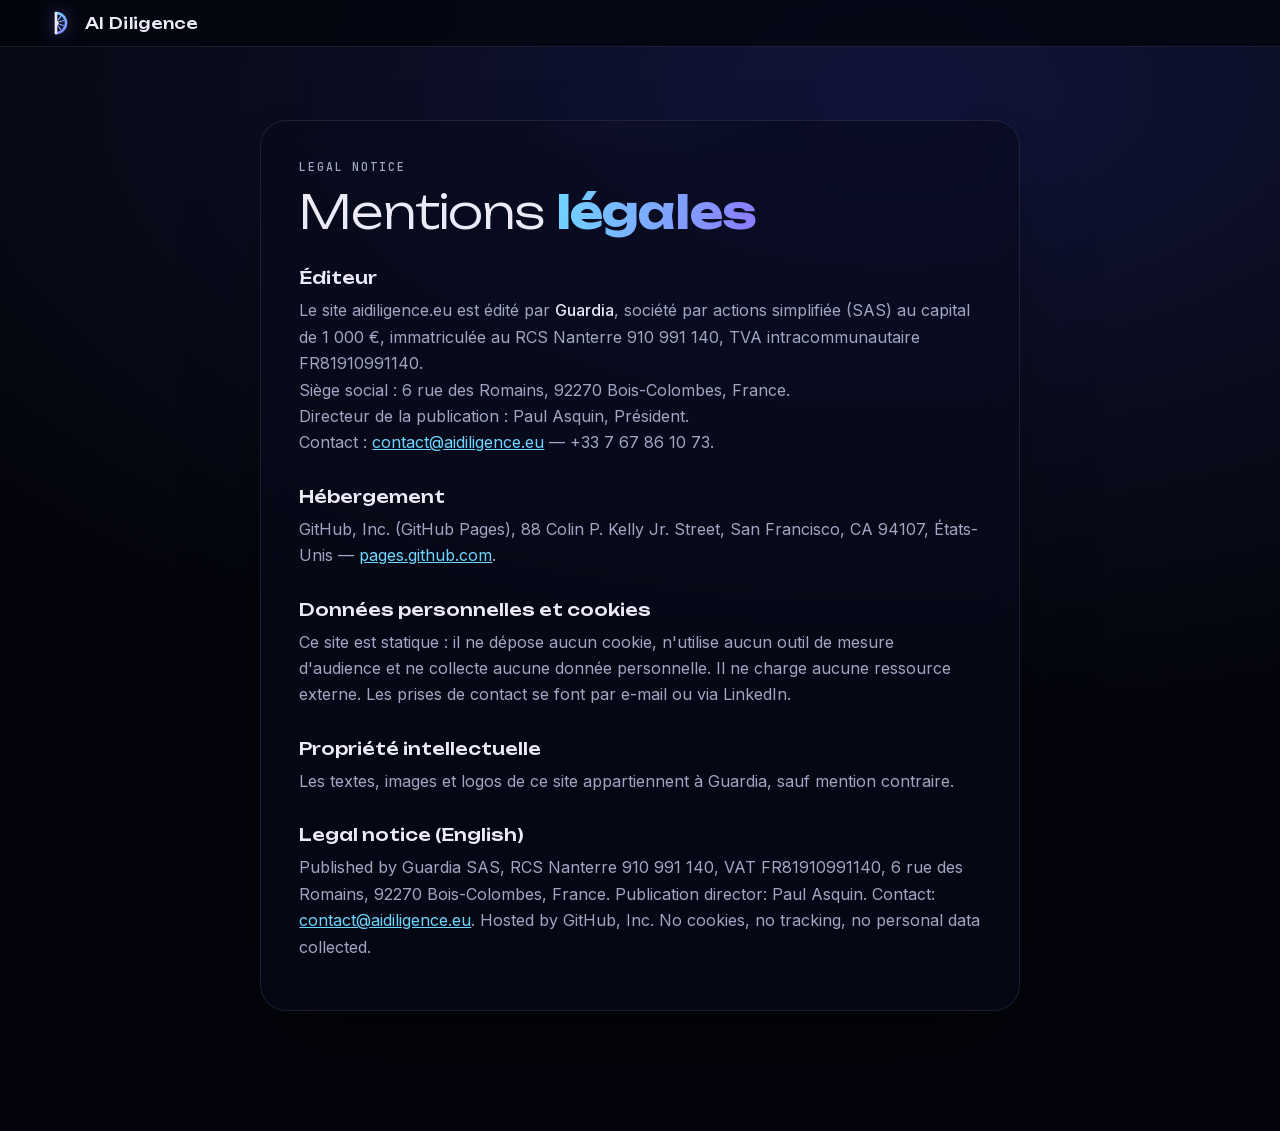
==== commit c35d3904: "feat: new logo, half a stagecoach wheel drawing the D of Diligence Replaces the circuit brain. The m" ====
--- a/legal/index.html
+++ b/legal/index.html
@@ -6,12 +6,12 @@
   <title>Mentions légales — AI Diligence</title>
   <meta name="description" content="Mentions légales du site aidiligence.eu, édité par Guardia SAS.">
   <meta name="theme-color" content="#04050c">
-  <link rel="icon" type="image/png" href="../assets/img/ai-diligence-logo.png">
+  <link rel="icon" type="image/svg+xml" href="../assets/img/favicon.svg">
   <link href="../assets/css/style.css" rel="stylesheet">
 </head>
 <body class="subpage">
   <nav class="topnav scrolled">
-    <a href="../" class="brand"><span class="brand-mark" aria-hidden="true"></span>AI Diligence</a>
+    <a href="../" class="brand"><img class="brand-mark" src="../assets/img/mark.svg" alt="" width="28" height="28">AI Diligence</a>
   </nav>
   <main>
     <section class="scene legal">
--- a/assets/css/style.css
+++ b/assets/css/style.css
@@ -68,14 +68,7 @@
   padding-top: 12px; padding-bottom: 12px;
 }
 .brand { display: flex; align-items: center; gap: 10px; text-decoration: none; font: 500 15px/1 var(--display); letter-spacing: .02em; }
-/* The logo, used as a mask so it takes the gradient of the page. */
-.brand-mark {
-  width: 24px; height: 24px; flex: none;
-  background: linear-gradient(135deg, #6fd6ff, #8b7bff);
-  -webkit-mask: url(../img/ai-diligence-mark.png) center / contain no-repeat;
-  mask: url(../img/ai-diligence-mark.png) center / contain no-repeat;
-  filter: drop-shadow(0 0 8px rgba(139, 123, 255, .6));
-}
+.brand-mark { width: 28px; height: 28px; flex: none; margin: -3px 0 -3px -4px; filter: drop-shadow(0 0 8px rgba(139, 123, 255, .5)); }
 .nav-links { display: flex; align-items: center; gap: 26px; margin-left: auto; }
 .nav-links a { text-decoration: none; font-size: 14px; color: var(--muted); transition: color .25s; position: relative; }
 .nav-links a::after {
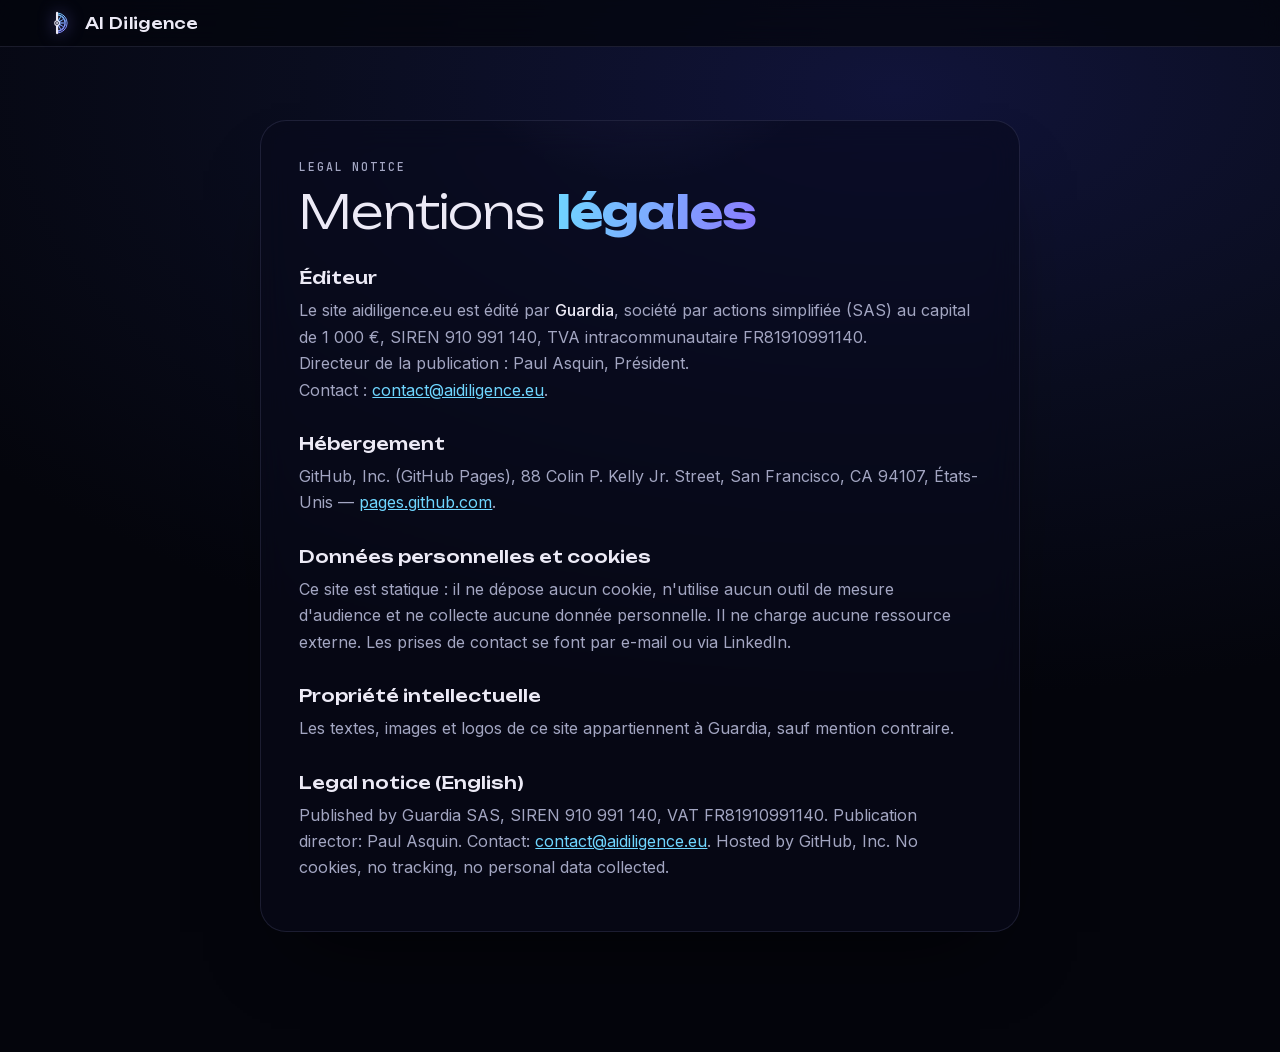
==== commit c3ff6bd8: "Legal notice: the company by its SIREN number, no address or phone Co-Authored-By: Claude Opus 5.5 <" ====
--- a/legal/index.html
+++ b/legal/index.html
@@ -22,10 +22,9 @@
 
           <h2>Éditeur</h2>
           <p>Le site aidiligence.eu est édité par <strong>Guardia</strong>, société par actions simplifiée (SAS) au capital de 1 000 €,
-            immatriculée au RCS Nanterre 910 991 140, TVA intracommunautaire FR81910991140.<br>
-            Siège social : 6 rue des Romains, 92270 Bois-Colombes, France.<br>
+            SIREN 910 991 140, TVA intracommunautaire FR81910991140.<br>
             Directeur de la publication : Paul Asquin, Président.<br>
-            Contact : <a href="mailto:contact@aidiligence.eu">contact@aidiligence.eu</a> — +33 7 67 86 10 73.</p>
+            Contact : <a href="mailto:contact@aidiligence.eu">contact@aidiligence.eu</a>.</p>
 
           <h2>Hébergement</h2>
           <p>GitHub, Inc. (GitHub Pages), 88 Colin P. Kelly Jr. Street, San Francisco, CA 94107,
@@ -41,7 +40,7 @@
             contraire.</p>
 
           <h2>Legal notice (English)</h2>
-          <p>Published by Guardia SAS, RCS Nanterre 910 991 140, VAT FR81910991140, 6 rue des Romains, 92270 Bois-Colombes, France.
+          <p>Published by Guardia SAS, SIREN 910 991 140, VAT FR81910991140.
             Publication director: Paul Asquin. Contact: <a href="mailto:contact@aidiligence.eu">contact@aidiligence.eu</a>.
             Hosted by GitHub, Inc. No cookies, no tracking, no personal data collected.</p>
         </div>
--- a/assets/css/style.css
+++ b/assets/css/style.css
@@ -192,6 +192,57 @@
 .tile h3 { margin: 0; font: 500 18px/1.25 var(--display); letter-spacing: -.01em; }
 .tile p { margin: 0; color: var(--muted); font-size: 14.5px; }
 
+/* ---------------- services ---------------- */
+.tiles.offers { grid-template-columns: repeat(3, minmax(0, 1fr)); }
+.offer { gap: 12px; }
+.offer .pillar-icon { margin-bottom: 4px; }
+.offer-num { position: absolute; top: 26px; right: 24px; font: 500 12px/1 var(--mono); color: var(--accent); }
+.offer h3 { font-size: 20px; }
+.offer-list { list-style: none; padding: 0; margin: 4px 0 0; display: grid; gap: 7px; }
+.offer-list li { position: relative; padding-left: 18px; font-size: 14px; line-height: 1.45; color: var(--fg); }
+.offer-list li::before { content: ''; position: absolute; left: 0; top: .55em; width: 7px; height: 7px; border-radius: 50%; background: var(--accent); box-shadow: 0 0 8px var(--accent); }
+.tile p.offer-proof { margin-top: auto; padding-top: 14px; border-top: 1px solid var(--line); font-size: 13px; color: var(--dim); }
+.offer-link { font: 500 12px/1 var(--mono); color: var(--accent2); text-decoration: none; letter-spacing: .04em; }
+.offer-link:hover .arrow { transform: translateX(3px); }
+.offer-link .arrow { display: inline-block; }
+
+/* ---------------- method ---------------- */
+.steps { list-style: none; padding: 0; margin: 0; display: grid; grid-template-columns: repeat(2, minmax(0, 1fr)); column-gap: 28px; }
+.step { display: grid; grid-template-columns: 34px 1fr; column-gap: 6px; padding: 16px 0 14px; border-top: 1px solid var(--line); align-content: start; }
+.step-num { grid-row: span 2; font: 500 12px/1.9 var(--mono); color: var(--accent2); }
+.step h3 { margin: 0 0 5px; font: 500 17px/1.35 var(--display); letter-spacing: -.01em; }
+.step p { margin: 0; color: var(--muted); font-size: 14px; line-height: 1.55; }
+
+/* ---------------- references ---------------- */
+.tiles.missions { grid-template-columns: repeat(2, minmax(0, 1fr)); max-width: 1080px; margin-left: auto; margin-right: auto; }
+.mission { gap: 12px; padding: 28px 30px 30px; }
+.mission-tag { display: flex; flex-wrap: wrap; gap: 6px 14px; margin: 0; font: 500 11px/1.4 var(--mono); letter-spacing: .12em; text-transform: uppercase; color: var(--dim); }
+.mission-tag b { color: var(--accent2); font-weight: 500; }
+.mission h3 { font: 300 24px/1.2 var(--display); }
+.mission h3 em { font-style: normal; font-weight: 700; background: linear-gradient(100deg, #6fd6ff, #8b7bff); -webkit-background-clip: text; background-clip: text; color: transparent; }
+.mission-name { font-weight: 500; }
+.mission .chips { list-style: none; display: flex; flex-wrap: wrap; gap: 8px; padding: 0; margin: 4px 0 4px; }
+.mission .chips li { font-size: 12.5px; padding: 6px 12px; border-radius: 999px; border: 1px solid rgba(139, 123, 255, .4); background: rgba(139, 123, 255, .08); }
+.xp { max-width: 1080px; margin: 56px auto 0; }
+.xp .kicker { justify-content: center; }
+.xp-list { list-style: none; padding: 0; margin: 0; display: grid; grid-template-columns: repeat(2, minmax(0, 1fr)); column-gap: 28px; }
+.xp-list a { display: grid; grid-template-columns: 110px 1fr auto; column-gap: 14px; align-items: baseline; padding: 14px 4px; border-top: 1px solid var(--line); text-decoration: none; transition: background .3s; }
+.xp-list a:hover { background: rgba(255, 255, 255, .03); }
+.xp-name { font: 500 16px/1.3 var(--display); }
+.xp-role { font-size: 13.5px; color: var(--fg); }
+.xp-what { grid-column: 2; font-size: 13px; color: var(--dim); }
+.xp-year { grid-column: 3; grid-row: 1; font: 500 12px/1.3 var(--mono); color: var(--muted); }
+
+/* ---------------- products ---------------- */
+.tiles.products { grid-template-columns: repeat(2, minmax(0, 1fr)); max-width: 900px; margin-left: auto; margin-right: auto; }
+.product { flex-direction: row; gap: 20px; text-decoration: none; align-items: flex-start; }
+.product img { width: 64px; height: 64px; border-radius: 16px; flex: none; box-shadow: 0 10px 30px -8px rgba(0, 0, 0, .7); }
+.product-body { display: flex; flex-direction: column; gap: 6px; }
+.product-tag { font: 500 10.5px/1.4 var(--mono); letter-spacing: .14em; text-transform: uppercase; color: var(--dim); }
+.product-name { font: 500 22px/1.1 var(--display); }
+.product-text { color: var(--muted); font-size: 14.5px; }
+.product-link { font: 500 12px/1 var(--mono); color: var(--accent2); margin-top: 6px; }
+
 /* ---------------- focus areas ---------------- */
 .focus { display: grid; grid-template-columns: repeat(2, minmax(0, 1fr)); column-gap: 28px; }
 .focus-item { display: grid; grid-template-columns: 34px 1fr; column-gap: 6px; padding: 16px 0 14px; border-top: 1px solid var(--line); align-content: start; }
@@ -230,6 +281,31 @@
 .footer a { text-decoration: none; color: var(--muted); }
 .footer a:hover { color: var(--fg); }
 
+/* ---------------- nav logo: the wheel, which rolls in once per session ---------------- */
+/* Proportions of tools/logo.py, in 128ths of the mark's box (--u). At rest it is the
+   mark and the name; html.intro holds the start of the animation (assets/js/main.js). */
+.brand-lockup {
+  --s: 36px; --u: calc(var(--s) / 128); --k: 2.6;
+  position: relative; display: flex; align-items: center; height: var(--s);
+  padding-left: calc(87.25 * var(--u)); margin-left: calc(-4 * var(--u));
+  transform-origin: 0 0;
+}
+.brand-wheel {
+  position: absolute; width: calc(98.5 * var(--u)); height: calc(98.5 * var(--u));
+  left: calc(-32.25 * var(--u)); top: calc(14.75 * var(--u)); overflow: visible;
+  filter: drop-shadow(0 0 8px rgba(139, 123, 255, .45));
+}
+.brand-wheel .iw-back { opacity: 0; }
+.brand-text { font: 400 calc(58 * var(--u))/1 var(--display); letter-spacing: -.02em; white-space: nowrap; }
+.brand-text b {
+  font-weight: 700;
+  background: linear-gradient(100deg, #6fd6ff, #8b7bff);
+  -webkit-background-clip: text; background-clip: text; color: transparent;
+}
+html.intro .brand-lockup { transform: scale(var(--k)); }
+html.intro .brand-wheel { visibility: hidden; }
+html.intro .brand-text { clip-path: inset(-20% -5% -20% 100%); }
+
 /* ---------------- sub-pages: 404, legal notice ---------------- */
 .subpage .topnav { opacity: 1; }
 .legal .wrap { display: flex; justify-content: center; }
@@ -240,12 +316,12 @@
 .legal strong { color: var(--fg); font-weight: 500; }
 
 /* ---------------- motion states ---------------- */
-.is-loading .hero-content, .is-loading .topnav { opacity: 0; }
+.is-loading .hero-content, .is-loading .nav-links, .is-loading .lang-switch { opacity: 0; }
 .js .reveal { opacity: 0; transform: translateY(40px); }
 
 /* ---------------- responsive ---------------- */
 @media (max-width: 1180px) {
-  .tiles { grid-template-columns: repeat(2, 1fr); max-width: 760px; margin-left: auto; margin-right: auto; }
+  .tiles, .tiles.offers { grid-template-columns: repeat(2, 1fr); max-width: 760px; margin-left: auto; margin-right: auto; }
   .nav-links { gap: 20px; }
 }
 @media (max-width: 980px) {
@@ -258,6 +334,7 @@
   .card, .tile { background: var(--card-solid); }
   .topnav.scrolled { background: rgba(4, 5, 12, .94); }
   .nav-links { display: none; }
+  .brand-lockup { --k: 1.8; }
   .lang-switch { margin-left: auto; }
   .wrap-right { justify-content: center; }
   .card { margin: 0 auto; }
@@ -270,8 +347,11 @@
   .legal { justify-content: flex-start; padding: 96px 0 48px; }
 }
 @media (max-width: 640px) {
-  .tiles { grid-template-columns: 1fr; }
-  .focus, .caps { grid-template-columns: 1fr; }
+  .tiles, .tiles.offers, .tiles.missions, .tiles.products { grid-template-columns: 1fr; }
+  .focus, .caps, .steps, .xp-list { grid-template-columns: 1fr; }
+  .xp-list a { grid-template-columns: 1fr auto; }
+  .xp-role, .xp-what { grid-column: 1; }
+  .xp-year { grid-column: 2; }
 }
 @media (max-width: 420px) {
   .btn { padding: 14px 18px; }
